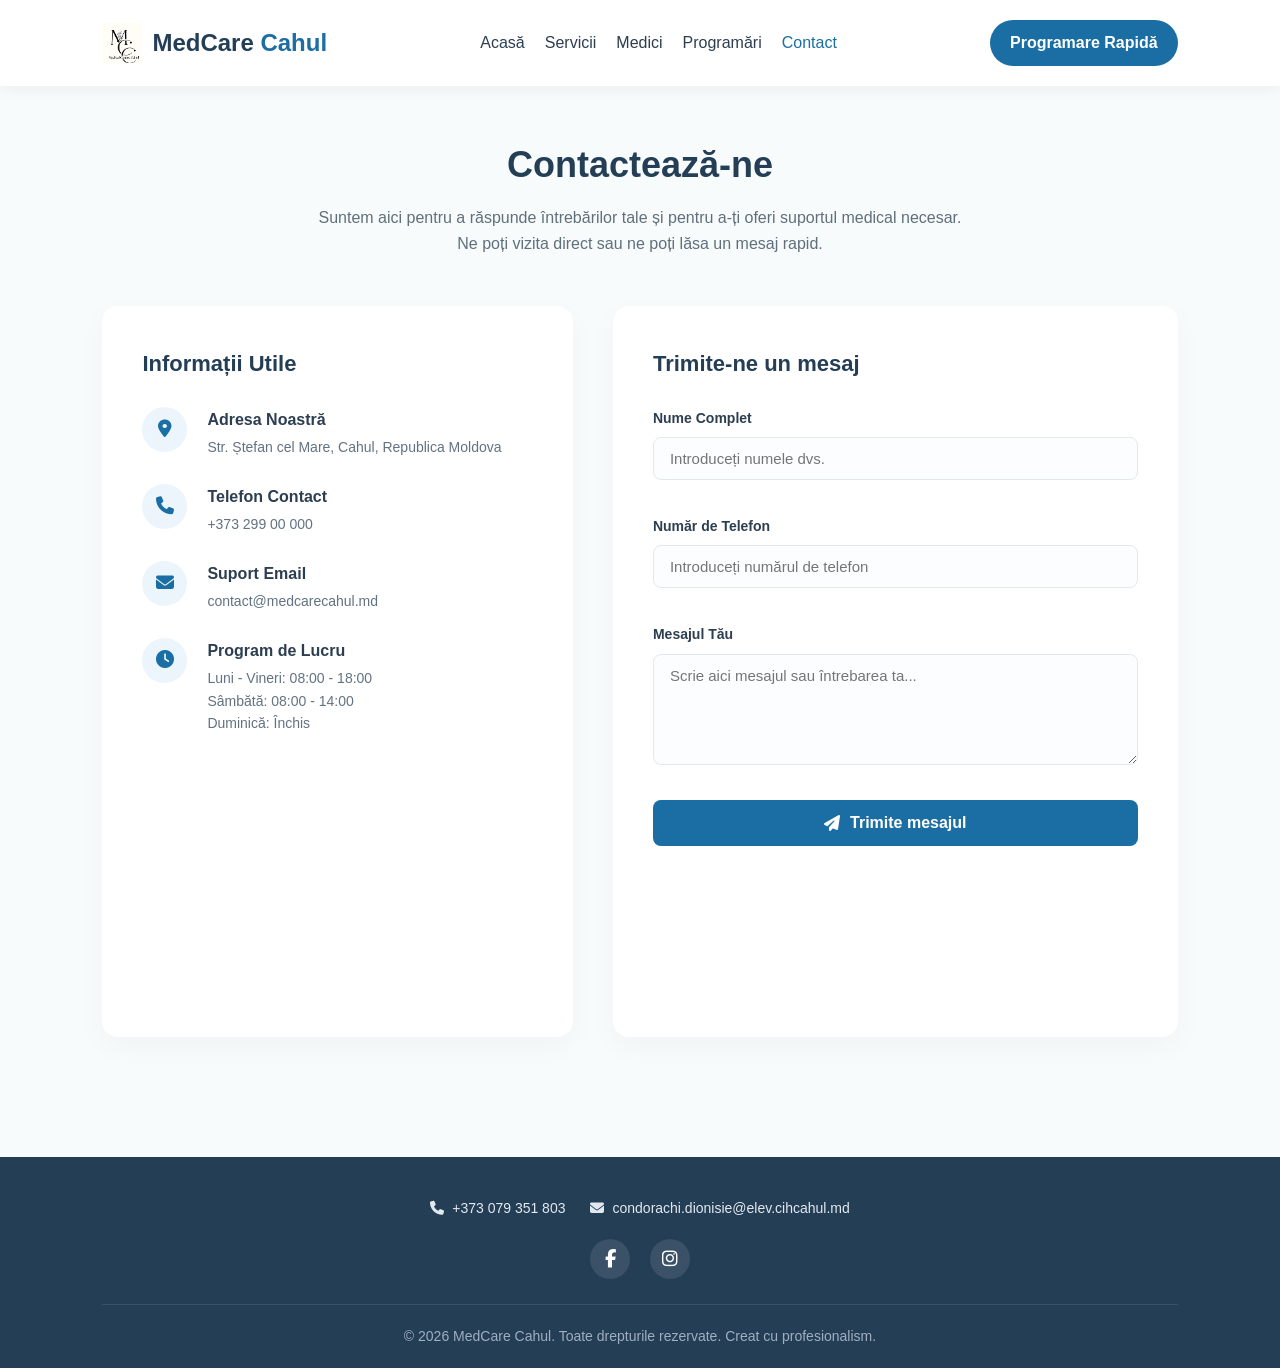
==== pagini/contact.html @ e007f229 "Add files via upload" ====
<!DOCTYPE html>
<html lang="ro">
<head>
    <meta charset="UTF-8">
    <meta name="viewport" content="width=device-width, initial-scale=1.0">
    <title>Contact - MedCare Cahul</title>
    <link rel="stylesheet" href="../css/style.css">
    <link rel="stylesheet" href="https://cdnjs.cloudflare.com/ajax/libs/font-awesome/6.4.0/css/all.min.css">
</head>
<body>

    <header class="navbar">
        <a href="../index.html" class="logo">
            <img src="../assets/images/Logo.png" alt="MedCare Cahul Logo">
            <span class="logo-text">MedCare <span class="logo-accent">Cahul</span></span>
        </a> 
        <nav>
            <ul class="nav-links">
                <li><a href="../index.html">Acasă</a></li>
                <li><a href="servicii.html">Servicii</a></li>
                <li><a href="medici.html">Medici</a></li>
                <li><a href="programari.html">Programări</a></li>
                <li><a href="contact.html" class="active">Contact</a></li>
            </ul>
        </nav>
        <a href="programari.html" class="btn-header">Programare Rapidă</a>
    </header>

    <section class="contact-header">
        <h1>Contactează-ne</h1>
        <p>Suntem aici pentru a răspunde întrebărilor tale și pentru a-ți oferi suportul medical necesar. Ne poți vizita direct sau ne poți lăsa un mesaj rapid.</p>
    </section>

    <section class="contact-section">
        <div class="contact-container">
            <div class="contact-info-box">
                <h3>Informații Utile</h3>
                
                <div class="info-item">
                    <i class="fa-solid fa-location-dot"></i>
                    <div>
                        <h4>Adresa Noastră</h4>
                        <p>Str. Ștefan cel Mare, Cahul, Republica Moldova</p>
                    </div>
                </div>

                <div class="info-item">
                    <i class="fa-solid fa-phone"></i>
                    <div>
                        <h4>Telefon Contact</h4>
                        <p>+373 299 00 000</p>
                    </div>
                </div>

                <div class="info-item">
                    <i class="fa-solid fa-envelope"></i>
                    <div>
                        <h4>Suport Email</h4>
                        <p>contact@medcarecahul.md</p>
                    </div>
                </div>

                <div class="info-item">
                    <i class="fa-solid fa-clock"></i>
                    <div>
                        <h4>Program de Lucru</h4>
                        <p>Luni - Vineri: 08:00 - 18:00<br>Sâmbătă: 08:00 - 14:00<br>Duminică: Închis</p>
                    </div>
                </div>

                <div class="contact-map-container">
                    <iframe 
                        src="https://www.google.com/maps/embed?pb=!1m18!1m12!1m3!1d2745.2255743419075!2d28.191560076840742!3d45.906757105820464!2m3!1f0!2f0!3f0!3m2!1i1024!2i768!4f13.1!3m3!1m2!1s0x40b65ca4fb287a93%3A0x6fb86b3e813f41bb!2sBulevardul%20%C8%98tefan%20cel%20Mare%2C%20Cahul%2C%20Moldova!5e0!3m2!1sro!2smd!4v1710000000000!5m2!1sro!2smd" 
                        width="100%" 
                        height="230" 
                        style="border:0;" 
                        allowfullscreen="" 
                        loading="lazy" 
                        referrerpolicy="no-referrer-when-downgrade">
                    </iframe>
                </div>
            </div>

            <div class="contact-form-box">
                <h3>Trimite-ne un mesaj</h3>
                <form id="contactForm" class="contact-form">
                    <div class="form-group">
                        <label for="c-name">Nume Complet</label>
                        <input type="text" id="c-name" placeholder="Introduceți numele dvs." required>
                    </div>

                    <div class="form-group">
                        <label for="c-phone">Număr de Telefon</label>
                        <input type="tel" id="c-phone" placeholder="Introduceți numărul de telefon" required>
                    </div>

                    <div class="form-group">
                        <label for="c-message">Mesajul Tău</label>
                        <textarea id="c-message" rows="5" placeholder="Scrie aici mesajul sau întrebarea ta..." required></textarea>
                    </div>

                    <button type="submit" class="btn-submit">
                        <i class="fa-solid fa-paper-plane"></i> Trimite mesajul
                    </button>
                </form>
            </div>
        </div>
    </section>

    <footer>
        <div class="footer-content">
            <div class="footer-contacts">
                <a href="tel:+373079351803"><i class="fa-solid fa-phone"></i> +373 079 351 803</a>
                <a href="mailto:condorachi.dionisie@elev.cihcahul.md"><i class="fa-solid fa-envelope"></i> condorachi.dionisie@elev.cihcahul.md</a>
            </div>
            <div class="footer-socials">
                <a href="https://facebook.com" target="_blank"><i class="fa-brands fa-facebook-f"></i></a>
                <a href="https://instagram.com" target="_blank"><i class="fa-brands fa-instagram"></i></a>
            </div>
        </div>
        <div class="footer-copyright">
            <p>© 2026 MedCare Cahul. Toate drepturile rezervate. Creat cu profesionalism.</p>
        </div>
    </footer>

    <div id="successModal" class="modal-overlay">
        <div class="modal-box">
            <div class="modal-icon">
                <i class="fa-solid fa-circle-check"></i>
            </div>
            <h2>Mesaj Trimis cu Succes!</h2>
            <p>Îți mulțumim că ne-ai contactat. Echipa MedCare Cahul va analiza solicitarea ta și te va contacta în cel mai scurt timp posibil.</p>
            <a href="../index.html" class="btn-modal-home">Înapoi Acasă</a>
        </div>
    </div>

    <script>
        const contactForm = document.getElementById('contactForm');
        const successModal = document.getElementById('successModal');

        contactForm.addEventListener('submit', function(event) {
            event.preventDefault(); 
            successModal.classList.add('show');
            contactForm.reset();
        });
        successModal.addEventListener('click', function(event) {
            if (event.target === successModal) {
                successModal.classList.remove('show');
            }
        });
    </script>

</body>
</html>
---- css/style.css ----
* {
    margin: 0;
    padding: 0;
    box-sizing: border-box;
    font-family: 'Segoe UI', Tahoma, Geneva, Verdana, sans-serif;
}

:root {
    --primary-color: #1A6EA3;     
    --orange-accent: #D9822B;      
    --heading-dark-blue: #243E56;  
    --text-color: #2C3E50;      
    --bg-light: #F7FBFC;        
    --white: #FFFFFF;
    --border-color: #E2E8F0;    
}

body {
    background-color: var(--bg-light);
    color: var(--text-color);
    line-height: 1.6;
}

.navbar {
    display: flex;
    justify-content: space-between;
    align-items: center;
    padding: 20px 8%;
    background-color: var(--white);
    box-shadow: 0 4px 15px rgba(0, 0, 0, 0.05);
    position: sticky;
    top: 0;
    z-index: 1000;
}

.logo {
    font-size: 24px;
    font-weight: 700;
    text-decoration: none;
    display: flex;
    align-items: center;
    gap: 10px;
}

.logo-text {
    font-weight: 700;
    color: var(--heading-dark-blue);
}

.logo-accent {
    color: var(--primary-color);
}

.logo img {
    height: 40px;
    width: auto;
    object-fit: contain;
}

.nav-links {
    list-style: none;
    display: flex;
    gap: 20px;
}

.nav-links a {
    text-decoration: none;
    color: var(--text-color);
    font-weight: 500;
    transition: color 0.3s ease;
}

.nav-links a:hover, .nav-links a.active {
    color: var(--primary-color);
}

.btn-header {
    background-color: var(--primary-color);
    color: var(--white);
    text-decoration: none;
    padding: 10px 20px;
    border-radius: 25px;
    font-weight: 600;
    transition: background 0.3s ease, transform 0.2s ease;
}

.btn-header:hover {
    background-color: #13537d;
    transform: translateY(-2px);
}

.hero {
    display: flex;
    align-items: center;
    justify-content: space-between;
    padding: 60px 8%;
    gap: 40px;
    background: linear-gradient(135deg, rgba(255, 255, 255, 0.15) 0%, rgba(240, 247, 249, 0.15) 100%), 
                url('../assets/images/Cladire\ a.jpg');
    background-size: cover;
    background-position: center;
    background-repeat: no-repeat;
    position: relative;
}

.hero-content {
    flex: 1;
    min-width: 300px;
    background: rgba(255, 255, 255, 0.85);
    padding: 30px;
    border-radius: 16px;
    box-shadow: 0 4px 20px rgba(0, 0, 0, 0.05);
}

.hero-content h1 {
    font-size: 42px;
    color: var(--heading-dark-blue);
    margin-bottom: 20px;
    line-height: 1.2;
}

.hero-content .highlight {
    color: var(--primary-color);
}

.hero-content p {
    font-size: 16px;
    margin-bottom: 30px;
    color: #606F7B;
    max-width: 550px;
}

.hero-buttons {
    display: flex;
    gap: 15px;
}

.btn-primary {
    background-color: var(--primary-color);
    color: var(--white);
    text-decoration: none;
    padding: 12px 28px;
    border-radius: 8px;
    font-weight: 600;
    box-shadow: 0 4px 10px rgba(26, 110, 163, 0.4);
    transition: opacity 0.3s ease;
    display: inline-block;
}

.btn-primary:hover {
    opacity: 0.9;
}

.btn-secondary {
    background-color: transparent;
    color: var(--text-color);
    border: 2px solid var(--primary-color);
    text-decoration: none;
    padding: 12px 28px;
    border-radius: 8px;
    font-weight: 600;
    transition: background 0.3s ease, color 0.3s ease;
    display: inline-block;
}

.btn-secondary:hover {
    background-color: var(--primary-color);
    color: var(--white);
}

.btn-secondary-custom {
    background-color: transparent;
    color: var(--primary-color);
    border: 2px solid var(--orange-accent);
    text-decoration: none;
    padding: 12px 28px;
    border-radius: 8px;
    font-weight: 600;
    transition: background 0.3s ease, color 0.3s ease;
    display: inline-block;
}

.btn-secondary-custom:hover {
    background-color: var(--orange-accent);
    color: var(--white);
}

.hero-image {
    flex: 1;
    display: flex;
    justify-content: center;
    min-width: 300px;
}

.hero-image img {
    max-width: 100%;
    height: auto;
    border-radius: 20px;
    box-shadow: 0 10px 30px rgba(0,0,0,0.15);
}

.gallery-preview {
    padding: 60px 8%;
    text-align: center;
}

.gallery-preview h2 {
    font-size: 32px;
    margin-bottom: 10px;
    color: var(--heading-dark-blue);
}

.image-grid {
    display: grid;
    grid-template-columns: repeat(auto-fit, minmax(250px, 1fr));
    gap: 20px;
    margin-top: 40px;
}

.grid-item {
    overflow: hidden;
    border-radius: 12px;
    box-shadow: 0 4px 10px rgba(0,0,0,0.05);
    height: 200px;
}

.grid-item img {
    width: 100%;
    height: 100%;
    object-fit: cover;
    transition: transform 0.4s ease;
}

.grid-item img:hover {
    transform: scale(1.08);
}

.section-title, .contact-header {
    text-align: center;
    padding: 50px 8% 20px 8%;
}

.section-title h1, .contact-header h1 {
    font-size: 36px;
    color: var(--heading-dark-blue);
    margin-bottom: 12px;
}

.section-title p, .contact-header p {
    color: #606F7B;
    font-size: 16px;
    max-width: 650px;
    margin: 0 auto;
}

.services-container {
    display: grid;
    grid-template-columns: repeat(4, 1fr); 
    gap: 30px;
    padding: 20px 8% 60px 8%;
}

.service-card {
    background-color: var(--white);
    border-radius: 16px;
    overflow: hidden;
    box-shadow: 0 10px 30px rgba(0, 0, 0, 0.03);
    border: 2px solid var(--orange-accent); 
    transition: transform 0.3s ease, box-shadow 0.3s ease;
    display: flex;
    flex-direction: column;
}

.service-card:hover {
    transform: translateY(-6px);
    box-shadow: 0 15px 35px rgba(217, 130, 43, 0.25);
}

.service-image {
    height: 200px;
    background-color: #E2E8F0; 
    position: relative;
    overflow: hidden;
}

.service-image img {
    width: 100%;
    height: 100%;
    object-fit: cover;
    transition: transform 0.4s ease;
}

.service-content {
    padding: 25px;
    display: flex;
    flex-direction: column;
    flex-grow: 1;
}

.service-content h3 {
    font-size: 20px;
    color: var(--heading-dark-blue);
    margin-bottom: 12px;
    display: flex;
    align-items: center;
    gap: 10px;
}

.service-content h3 i {
    color: var(--orange-accent);
}

.service-content p {
    font-size: 14px;
    color: #627281;
    margin-bottom: 20px;
    flex-grow: 1;
}

.price {
    font-size: 18px;
    font-weight: 700;
    color: var(--orange-accent);
    margin-bottom: 15px;
    display: inline-block;
}

.btn-primary-mini {
    background-color: var(--primary-color);
    color: var(--white);
    text-decoration: none;
    text-align: center;
    padding: 10px 20px;
    border-radius: 8px;
    font-weight: 600;
    transition: background 0.3s ease;
    margin-top: auto;
}

.btn-primary-mini:hover {
    background-color: #13537d;
}

.doctors-container {
    display: grid;
    grid-template-columns: repeat(auto-fit, minmax(280px, 1fr));
    gap: 30px;
    padding: 20px 8% 60px 8%;
}

.doctor-card {
    background-color: var(--white);
    border-radius: 16px;
    padding: 35px 25px;
    text-align: center;
    box-shadow: 0 10px 30px rgba(0, 0, 0, 0.03);
    transition: transform 0.3s ease;
}

.doctor-card:hover {
    transform: translateY(-5px);
}

.doctor-avatar {
    width: 130px;
    height: 130px;
    border-radius: 50%;
    margin: 0 auto 20px auto;
    overflow: hidden;
    border: 4px solid var(--primary-color);
    background-color: #E2E8F0;
}

.doctor-avatar img {
    width: 100%;
    height: 100%;
    object-fit: cover;
}

.doctor-card h3 {
    font-size: 20px;
    color: var(--heading-dark-blue);
    margin-bottom: 6px;
}

.specialty {
    color: var(--primary-color);
    font-weight: 600;
    margin-bottom: 15px;
    font-size: 15px;
}

.doctor-info {
    font-size: 14px;
    color: #606F7B;
    margin-bottom: 6px;
    display: flex;
    align-items: center;
    justify-content: center;
    gap: 8px;
}

.doctor-info i {
    color: var(--text-color);
    width: 16px;
}

.contact-section, .appointment-section {
    padding: 0 8% 60px 8%;
}

.contact-container, .appointment-container {
    display: grid;
    grid-template-columns: 1fr 1.2fr;
    gap: 40px;
    max-width: 1200px;
    margin: 30px auto 0 auto;
}

.appointment-container {
    grid-template-columns: 1fr;
    max-width: 800px;
}

.contact-info-box, .contact-form-box, .appointment-form-box {
    background-color: var(--white);
    padding: 40px;
    border-radius: 16px;
    box-shadow: 0 10px 30px rgba(0, 0, 0, 0.03);
}

.contact-info-box h3, .contact-form-box h3, .appointment-form-box h3 {
    font-size: 22px;
    margin-bottom: 25px;
    color: var(--heading-dark-blue);
}

.info-item {
    display: flex;
    gap: 20px;
    margin-bottom: 25px;
    align-items: flex-start;
}

.info-item i {
    font-size: 18px;
    color: var(--primary-color);
    background-color: #EBF5FB; 
    padding: 12px;
    border-radius: 50%;
    width: 45px;
    height: 45px;
    display: flex;
    align-items: center;
    justify-content: center;
    flex-shrink: 0;
}

.info-item h4 {
    font-size: 16px;
    color: var(--text-color);
    margin-bottom: 4px;
}

.info-item p {
    font-size: 14px;
    color: #627281;
}

.map-container {
    margin-top: 30px;
    overflow: hidden;
    border-radius: 12px;
    box-shadow: 0 4px 15px rgba(0,0,0,0.05);
}

.contact-form {
    display: flex;
    flex-direction: column;
    gap: 20px;
}

.form-row {
    display: flex;
    gap: 20px;
}

.form-row .form-group {
    flex: 1;
}

.form-group {
    display: flex;
    flex-direction: column;
    gap: 8px;
    margin-bottom: 15px;
}

.form-group label {
    font-size: 14px;
    font-weight: 600;
    color: var(--text-color);
}

.form-group input, 
.form-group select, 
.form-group textarea {
    width: 100%;
    padding: 12px 16px;
    border: 1px solid var(--border-color);
    border-radius: 8px;
    font-size: 15px;
    color: var(--text-color);
    background-color: #FCFDFE;
    transition: border-color 0.3s ease, box-shadow 0.3s ease;
}

.form-group input:focus, 
.form-group select:focus, 
.form-group textarea:focus {
    outline: none;
    border-color: var(--primary-color);
    box-shadow: 0 0 0 3px rgba(26, 110, 163, 0.15);
}

.btn-submit {
    background-color: var(--primary-color);
    color: var(--white);
    border: none;
    padding: 14px;
    font-size: 16px;
    font-weight: 600;
    border-radius: 8px;
    cursor: pointer;
    display: flex;
    align-items: center;
    justify-content: center;
    gap: 10px;
    transition: background 0.3s ease, transform 0.2s ease;
    width: 100%;
}

.btn-submit:hover {
    background-color: #13537d;
    transform: translateY(-2px);
}

footer {
    background-color: var(--heading-dark-blue);
    color: var(--white);
    padding: 40px 8% 20px 8%;
    margin-top: 60px;
    font-size: 14px;
    width: 100%;
    text-align: center;
}

.footer-content {
    display: flex;
    flex-direction: column;
    align-items: center;
    gap: 20px;
    margin-bottom: 25px;
}

.footer-contacts {
    display: flex;
    justify-content: center;
    flex-wrap: wrap;
    gap: 25px;
}

.footer-contacts a {
    color: #E2E8F0;
    text-decoration: none;
    display: flex;
    align-items: center;
    gap: 8px;
    transition: color 0.3s ease;
}

.footer-contacts a:hover {
    color: var(--orange-accent);
}

.footer-socials {
    display: flex;
    gap: 20px;
}

.footer-socials a {
    color: var(--white);
    background-color: rgba(255, 255, 255, 0.1);
    font-size: 18px;
    width: 40px;
    height: 40px;
    display: flex;
    align-items: center;
    justify-content: center;
    border-radius: 50%;
    text-decoration: none;
    transition: background 0.3s ease, color 0.3s ease;
}

.footer-socials a:hover {
    background-color: var(--white);
    color: var(--primary-color);
}

.footer-copyright {
    border-top: 1px solid rgba(255, 255, 255, 0.1);
    padding-top: 20px;
    color: #A0AEC0;
}

@media (max-width: 1200px) {
    .services-container {
        grid-template-columns: repeat(3, 1fr); 
    }
}

@media (max-width: 992px) {
    .contact-container {
        grid-template-columns: 1fr; 
    }
    .services-container {
        grid-template-columns: repeat(2, 1fr); 
    }
}

@media (max-width: 768px) {
    .navbar {
        flex-direction: column;
        gap: 15px;
        padding: 15px;
    }
    .nav-links {
        flex-wrap: wrap;
        justify-content: center;
        gap: 15px;
    }
    .hero {
        flex-direction: column-reverse;
        text-align: center;
        padding: 40px 5%;
    }
    .hero-buttons {
        justify-content: center;
    }
    .hero-content {
        max-width: 100%;
    }
    .services-container {
        grid-template-columns: 1fr; 
    }
    .services-container, .doctors-container, .contact-section, .appointment-section {
        padding: 10px 5% 40px 5%;
    }
}

.modal-overlay {
    position: fixed;
    top: 0;
    left: 0;
    width: 100%;
    height: 100%;
    background-color: rgba(36, 62, 86, 0.7);
    display: flex;
    justify-content: center;
    align-items: center;
    z-index: 9999;
    opacity: 0;
    pointer-events: none;
    transition: opacity 0.3s ease-in-out;
}

.modal-overlay.show {
    opacity: 1;
    pointer-events: auto;
}

.modal-box {
    background-color: var(--white);
    padding: 40px;
    border-radius: 20px;
    max-width: 450px;
    width: 90%;
    text-align: center;
    box-shadow: 0 15px 40px rgba(0, 0, 0, 0.15);
    transform: scale(0.8);
    transition: transform 0.3s cubic-bezier(0.34, 1.56, 0.64, 1);
}

.modal-overlay.show .modal-box {
    transform: scale(1);
}

.modal-icon {
    font-size: 65px;
    color: #2ECC71; 
    margin-bottom: 20px;
}

.modal-box h2 {
    font-size: 24px;
    color: var(--heading-dark-blue);
    margin-bottom: 12px;
}

.modal-box p {
    font-size: 15px;
    color: #606F7B;
    margin-bottom: 30px;
}

.btn-modal-home {
    display: inline-block;
    background-color: var(--primary-color);
    color: var(--white);
    text-decoration: none;
    padding: 12px 35px;
    border-radius: 25px;
    font-weight: 600;
    font-size: 16px;
    transition: background 0.3s ease, transform 0.2s ease;
}

.btn-modal-home:hover {
    background-color: #13537d;
    transform: translateY(-2px);
}
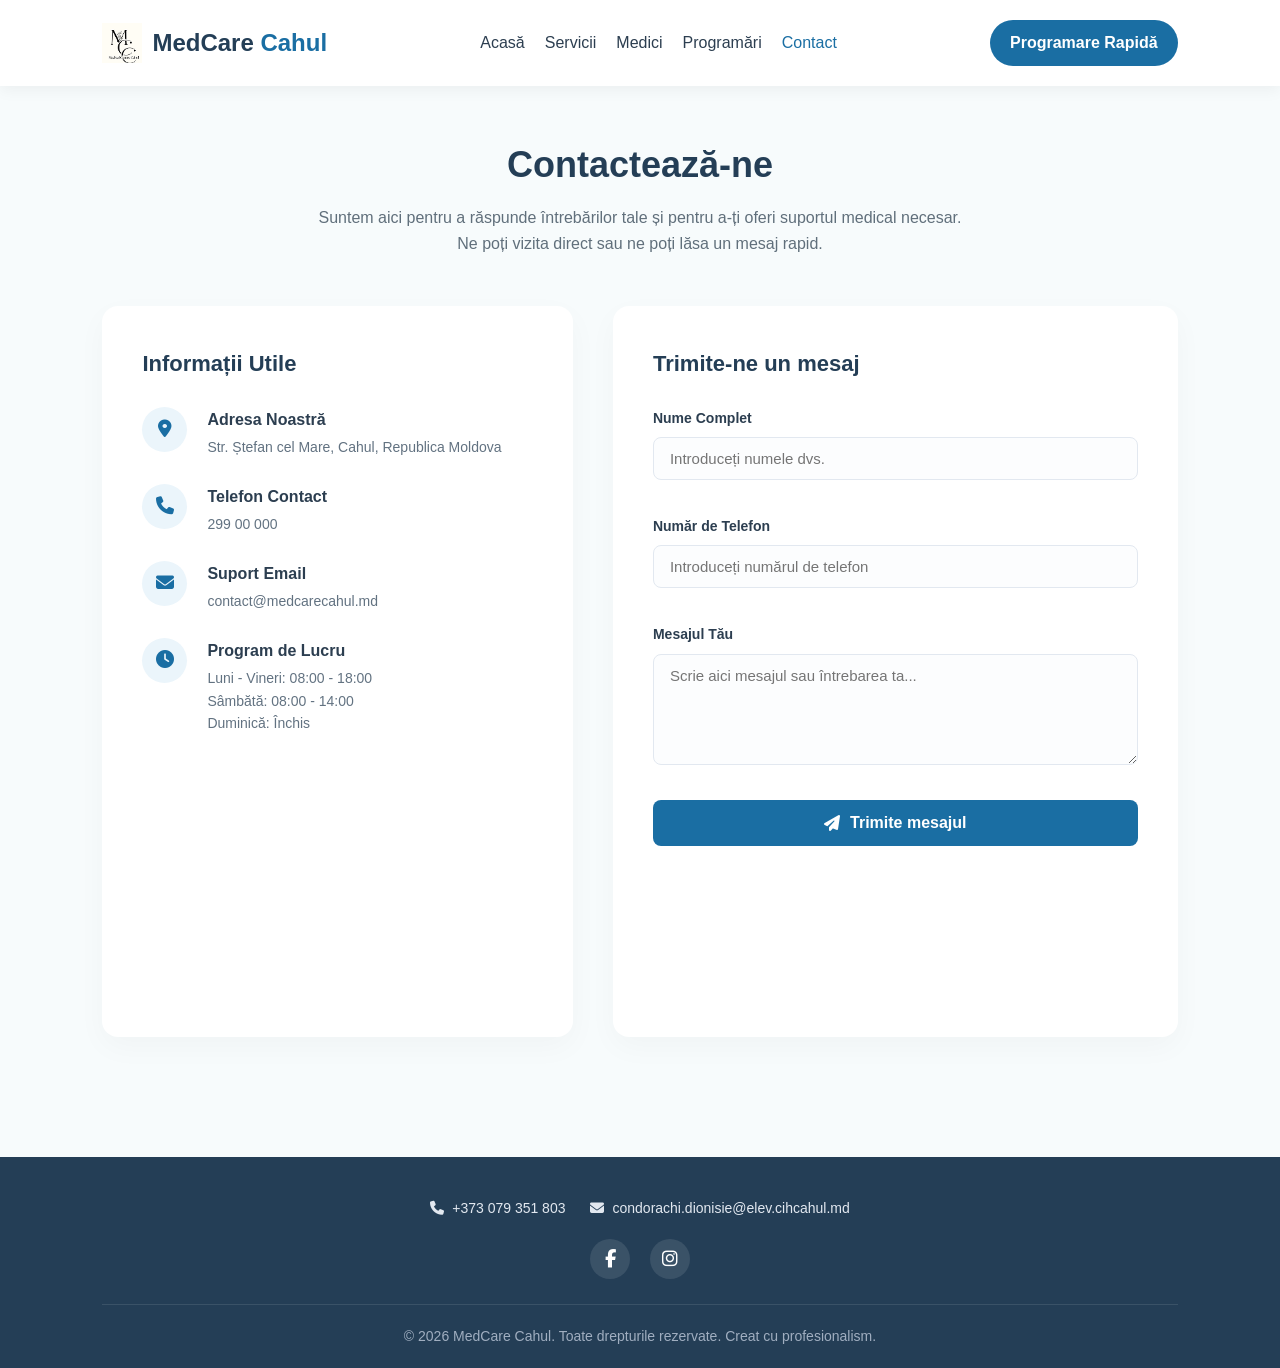
==== commit eb58eac8: "Update contact.html" ====
--- a/pagini/contact.html
+++ b/pagini/contact.html
@@ -48,7 +48,7 @@
                     <i class="fa-solid fa-phone"></i>
                     <div>
                         <h4>Telefon Contact</h4>
-                        <p>+373 299 00 000</p>
+                        <p> 299 00 000</p>
                     </div>
                 </div>
 
@@ -83,20 +83,20 @@
 
             <div class="contact-form-box">
                 <h3>Trimite-ne un mesaj</h3>
-                <form id="contactForm" class="contact-form">
+                <form action="https://api.sheetmonkey.io/form/rxbK8JLCgpQ1SKJxHZosoA" method="post" id="contactForm" class="contact-form">
                     <div class="form-group">
                         <label for="c-name">Nume Complet</label>
-                        <input type="text" id="c-name" placeholder="Introduceți numele dvs." required>
+                        <input type="text" id="c-name" name="Nume" placeholder="Introduceți numele dvs." required>
                     </div>
 
                     <div class="form-group">
                         <label for="c-phone">Număr de Telefon</label>
-                        <input type="tel" id="c-phone" placeholder="Introduceți numărul de telefon" required>
+                        <input type="tel" id="c-phone" name="Telefon" placeholder="Introduceți numărul de telefon" required>
                     </div>
 
                     <div class="form-group">
                         <label for="c-message">Mesajul Tău</label>
-                        <textarea id="c-message" rows="5" placeholder="Scrie aici mesajul sau întrebarea ta..." required></textarea>
+                        <textarea id="c-message" name="Mesaj" rows="5" placeholder="Scrie aici mesajul sau întrebarea ta..." required></textarea>
                     </div>
 
                     <button type="submit" class="btn-submit">
@@ -139,10 +139,29 @@
         const successModal = document.getElementById('successModal');
 
         contactForm.addEventListener('submit', function(event) {
-            event.preventDefault(); 
-            successModal.classList.add('show');
-            contactForm.reset();
+            event.preventDefault();
+
+            const actionUrl = contactForm.getAttribute('action');
+            const formData = new FormData(contactForm); 
+
+            fetch(actionUrl, {
+                method: 'POST',
+                body: formData
+            })
+            .then(response => {
+                if (response.ok) {
+                    successModal.classList.add('show');
+                    contactForm.reset();
+                } else {
+                    alert('A apărut o problemă la trimiterea datelor. Te rugăm să încerci din nou.');
+                }
+            })
+            .catch(error => {
+                console.error('Error:', error);
+                alert('Eroare de rețea. Te rugăm să verifici conexiunea la internet.');
+            });
         });
+
         successModal.addEventListener('click', function(event) {
             if (event.target === successModal) {
                 successModal.classList.remove('show');
@@ -151,4 +170,4 @@
     </script>
 
 </body>
-</html>+</html>
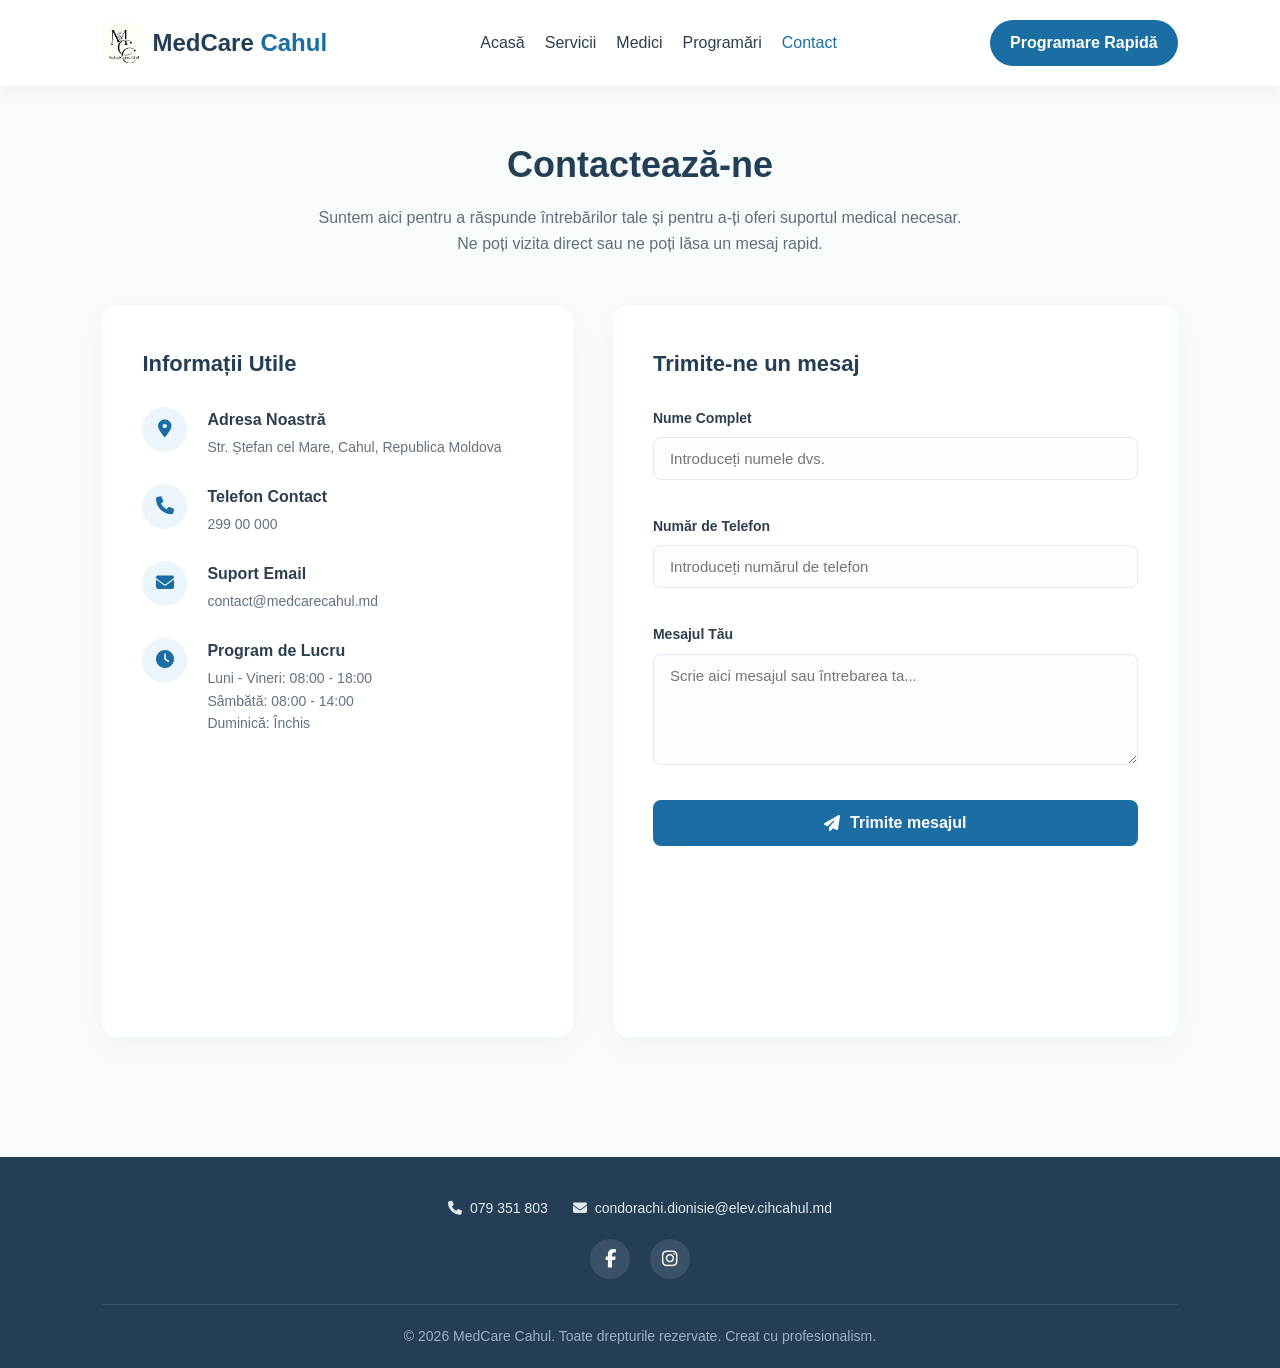
==== commit f7b71a9b: "Update contact.html" ====
--- a/pagini/contact.html
+++ b/pagini/contact.html
@@ -84,6 +84,10 @@
             <div class="contact-form-box">
                 <h3>Trimite-ne un mesaj</h3>
                 <form action="https://api.sheetmonkey.io/form/rxbK8JLCgpQ1SKJxHZosoA" method="post" id="contactForm" class="contact-form">
+                    
+                    <!-- Câmp ascuns pentru identificarea sursei -->
+                    <input type="hidden" name="Tip_Formular" value="Contact">
+
                     <div class="form-group">
                         <label for="c-name">Nume Complet</label>
                         <input type="text" id="c-name" name="Nume" placeholder="Introduceți numele dvs." required>
@@ -110,7 +114,7 @@
     <footer>
         <div class="footer-content">
             <div class="footer-contacts">
-                <a href="tel:+373079351803"><i class="fa-solid fa-phone"></i> +373 079 351 803</a>
+                <a href="tel:+373079351803"><i class="fa-solid fa-phone"></i> 079 351 803</a>
                 <a href="mailto:condorachi.dionisie@elev.cihcahul.md"><i class="fa-solid fa-envelope"></i> condorachi.dionisie@elev.cihcahul.md</a>
             </div>
             <div class="footer-socials">
